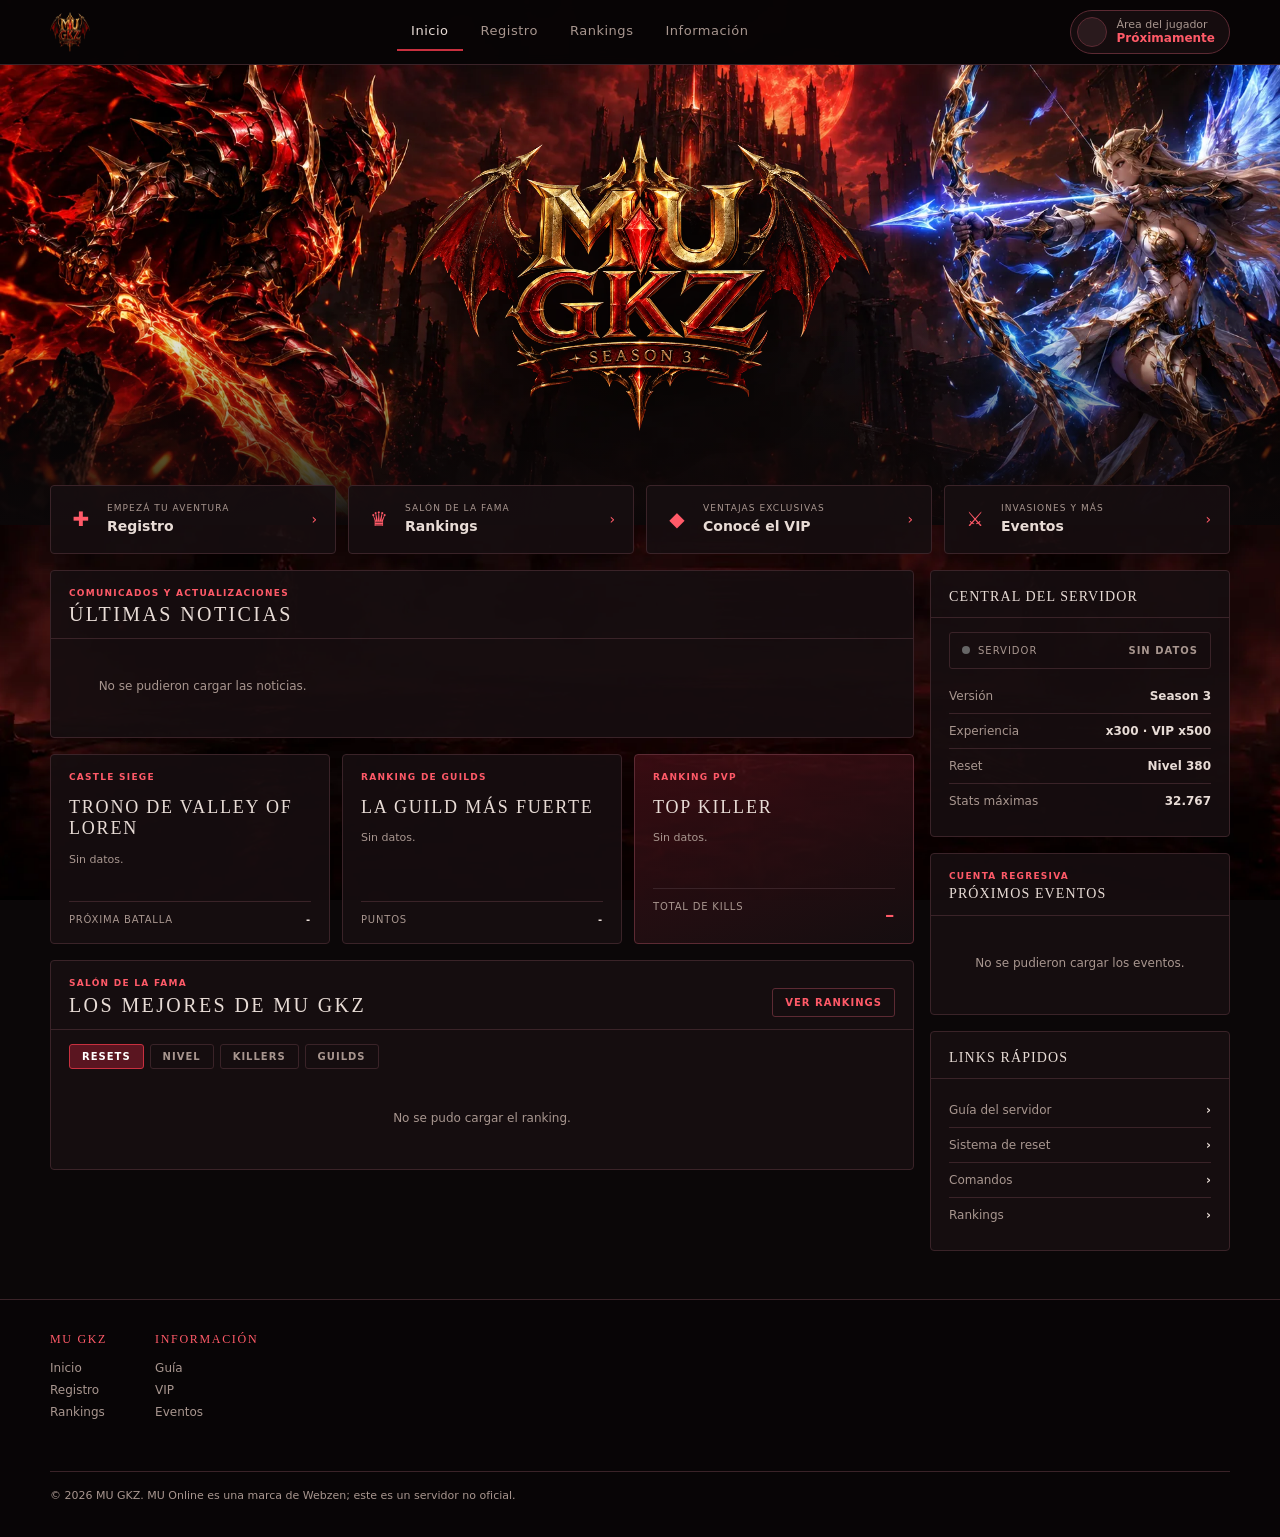
==== deploy/gkz-vps/web/index.html @ 69b8fd10 "Web: el Castle Siege muestra "¡En curso!" mientras dura la batalla Co-Authored-By: Claude Opus 5.5 <" ====
<!doctype html>
<html lang="es">
<head>
  <meta charset="utf-8">
  <meta name="viewport" content="width=device-width, initial-scale=1">
  <title>MU GKZ · Season 3</title>
  <meta name="description" content="MU GKZ: servidor de MU Online Season 3 con resets, Castle Siege, invasiones y eventos.">
  <link rel="icon" href="img/icono.png">
  <link rel="stylesheet" href="css/gkz.css?v=2">
  <script src="js/gkz.js?v=2" defer></script>
</head>
<body data-pagina="inicio">
  <nav class="barra">
    <div class="contenedor">
      <a class="marca" href="./"><img src="img/icono.png" alt="MU GKZ"></a>
      <div class="menu">
        <a href="./" data-pagina="inicio">Inicio</a>
        <a href="registro.html" data-pagina="registro">Registro</a>
        <a href="rankings.html" data-pagina="rankings">Rankings</a>
        <a href="info.html" data-pagina="info">Información</a>
      </div>
      <div class="jugador" title="Muy pronto">
        <span class="avatar"></span>
        <span>Área del jugador<b>Próximamente</b></span>
      </div>
    </div>
  </nav>

  <header class="portada">
    <img class="logo" src="img/logo.webp" alt="MU GKZ Season 3">
  </header>

  <main class="contenedor">
    <section class="accesos">
      <a class="acceso" href="registro.html"><span class="ico">✚</span><span><small>Empezá tu aventura</small><b>Registro</b></span><span class="flecha">›</span></a>
      <a class="acceso" href="rankings.html"><span class="ico">♛</span><span><small>Salón de la fama</small><b>Rankings</b></span><span class="flecha">›</span></a>
      <a class="acceso" href="info.html#vip"><span class="ico">◆</span><span><small>Ventajas exclusivas</small><b>Conocé el VIP</b></span><span class="flecha">›</span></a>
      <a class="acceso" href="info.html#eventos"><span class="ico">⚔</span><span><small>Invasiones y más</small><b>Eventos</b></span><span class="flecha">›</span></a>
    </section>

    <div class="grilla">
      <div class="columna">
        <section class="panel">
          <header>
            <div><small>Comunicados y actualizaciones</small><h2>Últimas noticias</h2></div>
          </header>
          <div class="cuerpo"><div class="noticias" id="noticias"><div class="vacio">Cargando…</div></div></div>
        </section>

        <section class="tarjetas">
          <article class="tarjeta">
            <small>Castle Siege</small>
            <h3>Trono de Valley of Loren</h3>
            <div class="guild" id="castillo-guild"><span>Cargando…</span></div>
            <div class="pie"><span>Próxima batalla</span><b id="castillo-proxima">-</b></div>
          </article>
          <article class="tarjeta">
            <small>Ranking de guilds</small>
            <h3>La guild más fuerte</h3>
            <div class="guild" id="top-guild"><span>Cargando…</span></div>
            <div class="pie"><span>Puntos</span><b id="top-guild-puntos">-</b></div>
          </article>
          <article class="tarjeta destacada">
            <small>Ranking PvP</small>
            <h3>Top killer</h3>
            <div class="guild" id="top-killer"><span>Cargando…</span></div>
            <div class="pie"><span>Total de kills</span><span class="numero" id="top-killer-kills">-</span></div>
          </article>
        </section>

        <section class="panel">
          <header>
            <div><small>Salón de la fama</small><h2>Los mejores de MU GKZ</h2></div>
            <a class="boton-borde" href="rankings.html">Ver rankings</a>
          </header>
          <div class="cuerpo">
            <div class="pestanas" id="pestanas">
              <button type="button" data-tipo="resets">Resets</button>
              <button type="button" data-tipo="level">Nivel</button>
              <button type="button" data-tipo="killers">Killers</button>
              <button type="button" data-tipo="guilds">Guilds</button>
            </div>
            <div id="ranking" data-cantidad="5"></div>
          </div>
        </section>
      </div>

      <aside class="columna">
        <section class="panel">
          <header><div><h3>Central del servidor</h3></div></header>
          <div class="cuerpo">
            <div class="estado" id="estado"><span><span class="punto"></span>Servidor</span><span class="valor">…</span></div>
            <ul class="datos-lista">
              <li>Versión <b>Season 3</b></li>
              <li>Experiencia <b>x300 · VIP x500</b></li>
              <li>Reset <b>Nivel 380</b></li>
              <li>Stats máximas <b>32.767</b></li>
            </ul>
          </div>
        </section>

        <section class="panel">
          <header><div><small>Cuenta regresiva</small><h3>Próximos eventos</h3></div></header>
          <div class="cuerpo"><ul class="eventos" id="eventos"><li><span class="nombre">Cargando…</span></li></ul></div>
        </section>

        <section class="panel">
          <header><div><h3>Links rápidos</h3></div></header>
          <div class="cuerpo">
            <ul class="datos-lista">
              <li><a href="info.html">Guía del servidor</a><b>›</b></li>
              <li><a href="info.html#reset">Sistema de reset</a><b>›</b></li>
              <li><a href="info.html#comandos">Comandos</a><b>›</b></li>
              <li><a href="rankings.html">Rankings</a><b>›</b></li>
            </ul>
          </div>
        </section>
      </aside>
    </div>
  </main>

  <footer class="pie-pagina">
    <div class="contenedor">
      <div><h5>MU GKZ</h5><a href="./">Inicio</a><a href="registro.html">Registro</a><a href="rankings.html">Rankings</a></div>
      <div><h5>Información</h5><a href="info.html">Guía</a><a href="info.html#vip">VIP</a><a href="info.html#eventos">Eventos</a></div>
      <div class="copy">© <span id="anio">2026</span> MU GKZ. MU Online es una marca de Webzen; este es un servidor no oficial.</div>
    </div>
  </footer>
</body>
</html>
---- deploy/gkz-vps/web/css/gkz.css ----
/* MU GKZ: estilos de la web pública. Sin dependencias externas (la CSP solo permite 'self'). */
:root {
  --fondo: #0b0708;
  --panel: rgba(22, 14, 16, 0.92);
  --panel-2: rgba(32, 19, 22, 0.95);
  --borde: #3a2328;
  --borde-fuerte: #5c2a33;
  --texto: #e8dcd6;
  --texto-suave: #a8968f;
  --rojo: #c8303f;
  --rojo-claro: #ff5a68;
  --dorado: #e0b25c;
  --verde: #3ccf6e;
  --titulo: "Cinzel", "Trajan Pro", "Palatino Linotype", "Book Antiqua", Georgia, serif;
  --cuerpo: "Segoe UI", system-ui, -apple-system, Roboto, Arial, sans-serif;
}

* { box-sizing: border-box; }
html, body { margin: 0; }
body {
  background: var(--fondo) url("../img/fondo.webp") center top / cover fixed no-repeat;
  color: var(--texto);
  font: 14px/1.5 var(--cuerpo);
  min-height: 100vh;
}
a { color: inherit; text-decoration: none; }
img { max-width: 100%; display: block; }

.contenedor { width: min(1180px, 100% - 32px); margin: 0 auto; }

/* Barra superior */
.barra {
  position: sticky; top: 0; z-index: 10;
  background: rgba(8, 5, 6, 0.94);
  border-bottom: 1px solid var(--borde);
  backdrop-filter: blur(6px);
}
.barra .contenedor { display: flex; align-items: center; gap: 24px; height: 64px; }
.barra .marca img { width: 40px; height: 40px; }
.menu { display: flex; gap: 4px; flex: 1; justify-content: center; flex-wrap: wrap; }
.menu a {
  padding: 8px 14px; color: var(--texto-suave); font-size: 13px; letter-spacing: .04em;
  border-bottom: 2px solid transparent;
}
.menu a:hover, .menu a.activo { color: var(--texto); border-bottom-color: var(--rojo); }
.jugador {
  display: flex; align-items: center; gap: 10px; padding: 6px 14px 6px 6px;
  border: 1px solid var(--borde-fuerte); border-radius: 999px; background: var(--panel);
  font-size: 11px; line-height: 1.2; color: var(--texto-suave);
}
.jugador b { display: block; color: var(--rojo-claro); font-size: 12px; }
.jugador .avatar { width: 30px; height: 30px; border-radius: 50%; background: #2a1a1d; border: 1px solid var(--borde-fuerte); }

/* Portada */
.portada {
  position: relative; height: 460px; overflow: hidden;
  background: #000 url("../img/portada.webp") center / cover no-repeat;
}
.portada::after {
  content: ""; position: absolute; inset: 0;
  background: linear-gradient(to bottom, rgba(11,7,8,0) 55%, var(--fondo) 100%);
}
.portada img.logo {
  position: absolute; left: 50%; top: 50%; transform: translate(-50%, -54%);
  width: min(460px, 70%); z-index: 1; filter: drop-shadow(0 0 30px rgba(0,0,0,.9));
}

/* Accesos rápidos */
.accesos { display: grid; grid-template-columns: repeat(4, 1fr); gap: 12px; margin: -40px auto 16px; position: relative; z-index: 2; }
.acceso {
  display: flex; align-items: center; gap: 14px; padding: 16px 18px;
  background: var(--panel); border: 1px solid var(--borde); border-radius: 4px;
  transition: border-color .15s, transform .15s;
}
.acceso:hover { border-color: var(--rojo); transform: translateY(-2px); }
.acceso .ico { color: var(--rojo-claro); font-size: 20px; width: 24px; text-align: center; }
.acceso small { display: block; font-size: 9px; letter-spacing: .12em; text-transform: uppercase; color: var(--texto-suave); }
.acceso b { font-weight: 600; font-size: 14px; }
.acceso .flecha { margin-left: auto; color: var(--rojo-claro); }

/* Grilla principal */
.grilla { display: grid; grid-template-columns: 1fr 300px; gap: 16px; align-items: start; }
.columna { display: flex; flex-direction: column; gap: 16px; min-width: 0; }

.panel { background: var(--panel); border: 1px solid var(--borde); border-radius: 4px; }
.panel > header {
  display: flex; align-items: flex-end; justify-content: space-between; gap: 12px;
  padding: 16px 18px 12px; border-bottom: 1px solid var(--borde);
}
.panel > header small { display: block; color: var(--rojo-claro); font-size: 9px; letter-spacing: .14em; text-transform: uppercase; font-weight: 600; }
.panel > header h2, .panel > header h3 { margin: 2px 0 0; font: 400 20px/1.2 var(--titulo); letter-spacing: .12em; text-transform: uppercase; }
.panel > header h3 { font-size: 14px; letter-spacing: .08em; }
.panel .cuerpo { padding: 14px 18px 18px; }
.boton-borde {
  font-size: 10px; letter-spacing: .1em; text-transform: uppercase; font-weight: 600;
  padding: 6px 12px; border: 1px solid var(--borde-fuerte); color: var(--rojo-claro); border-radius: 3px;
}
.boton-borde:hover { border-color: var(--rojo); }
.boton {
  display: inline-flex; justify-content: center; align-items: center; gap: 8px; width: 100%;
  padding: 11px 16px; border: 1px solid var(--rojo-claro); border-radius: 3px;
  background: linear-gradient(#a3283a, #6e1622); color: #fff; font-weight: 700; font-size: 12px;
  letter-spacing: .1em; text-transform: uppercase; cursor: pointer;
}
.boton:hover { filter: brightness(1.15); }
.boton:disabled { opacity: .5; cursor: not-allowed; filter: none; }

/* Noticias */
.noticias { display: grid; grid-template-columns: repeat(3, 1fr); gap: 12px; }
.noticia { background: var(--panel-2); border: 1px solid var(--borde); border-radius: 3px; overflow: hidden; display: flex; flex-direction: column; }
.noticia .imagen { aspect-ratio: 16 / 9; background: #1a0f11 center / cover no-repeat; }
.noticia .datos { padding: 10px 12px 12px; display: flex; flex-direction: column; gap: 6px; flex: 1; }
.noticia .meta { display: flex; justify-content: space-between; font-size: 9px; letter-spacing: .1em; text-transform: uppercase; }
.noticia .meta .etiqueta { color: var(--dorado); font-weight: 700; }
.noticia .meta time { color: var(--texto-suave); }
.noticia h4 { margin: 0; font: 400 14px/1.3 var(--titulo); letter-spacing: .08em; text-transform: uppercase; }
.noticia p { margin: 0; color: var(--texto-suave); font-size: 12px; }

/* Lista de datos (estado del server) */
.datos-lista { list-style: none; margin: 0; padding: 0; }
.datos-lista li { display: flex; justify-content: space-between; padding: 8px 0; border-bottom: 1px solid var(--borde); font-size: 12px; color: var(--texto-suave); }
.datos-lista li:last-child { border-bottom: 0; }
.datos-lista li b { color: var(--texto); font-weight: 600; }
.estado {
  display: flex; align-items: center; justify-content: space-between;
  padding: 10px 12px; border: 1px solid var(--borde); border-radius: 3px; margin-bottom: 10px;
  font-size: 10px; letter-spacing: .1em; text-transform: uppercase; color: var(--texto-suave);
}
.estado .punto { display: inline-block; width: 8px; height: 8px; border-radius: 50%; background: #666; margin-right: 8px; }
.estado.online .punto { background: var(--verde); box-shadow: 0 0 8px var(--verde); }
.estado .valor { font-weight: 700; color: var(--texto-suave); }
.estado.online .valor { color: var(--verde); }

/* Eventos con cuenta regresiva */
.eventos { list-style: none; margin: 0; padding: 0; }
.eventos li { display: flex; justify-content: space-between; align-items: center; gap: 8px; padding: 8px 10px; margin-bottom: 6px; background: var(--panel-2); border: 1px solid var(--borde); border-radius: 3px; }
.eventos li .nombre { font-size: 12px; font-weight: 600; }
.eventos li .cuando { font-size: 11px; color: var(--texto-suave); font-variant-numeric: tabular-nums; white-space: nowrap; }
.eventos li.activo { border-color: var(--rojo); }
.eventos li.activo .cuando { color: var(--rojo-claro); font-weight: 700; }

/* Tarjetas de guerra (Castle Siege, guild top, killer) */
.tarjetas { display: grid; grid-template-columns: repeat(3, 1fr); gap: 12px; }
.tarjeta { background: var(--panel); border: 1px solid var(--borde); border-radius: 4px; padding: 16px 18px; display: flex; flex-direction: column; gap: 12px; min-height: 190px; }
.tarjeta.destacada { background: linear-gradient(160deg, rgba(90, 20, 30, .55), var(--panel)); border-color: var(--borde-fuerte); }
.tarjeta small { color: var(--rojo-claro); font-size: 9px; letter-spacing: .14em; text-transform: uppercase; font-weight: 600; }
.tarjeta h3 { margin: 0; font: 400 18px/1.2 var(--titulo); letter-spacing: .1em; text-transform: uppercase; }
.tarjeta .guild { display: flex; align-items: center; gap: 12px; }
.tarjeta .guild canvas, .escudo { width: 48px; height: 48px; image-rendering: pixelated; background: #000; border: 1px solid var(--borde); flex: none; }
.tarjeta .guild .rotulo { font-size: 9px; letter-spacing: .1em; text-transform: uppercase; color: var(--texto-suave); }
.tarjeta .guild b { display: block; font-size: 17px; }
.tarjeta .guild span { font-size: 11px; color: var(--texto-suave); }
.tarjeta .pie { margin-top: auto; display: flex; justify-content: space-between; padding-top: 10px; border-top: 1px solid var(--borde); font-size: 10px; letter-spacing: .08em; text-transform: uppercase; color: var(--texto-suave); }
.tarjeta .pie b { color: var(--texto); }
.tarjeta .numero { font: 400 28px/1 var(--titulo); color: var(--rojo-claro); }

/* Salón de la fama / rankings */
.pestanas { display: flex; flex-wrap: wrap; gap: 6px; margin-bottom: 16px; }
.pestanas button {
  background: transparent; color: var(--texto-suave); border: 1px solid var(--borde); border-radius: 3px;
  padding: 6px 12px; font: 600 10px var(--cuerpo); letter-spacing: .1em; text-transform: uppercase; cursor: pointer;
}
.pestanas button:hover { color: var(--texto); border-color: var(--borde-fuerte); }
.pestanas button.activo { color: #fff; background: #5a1520; border-color: var(--rojo); }
.podio { display: grid; grid-template-columns: 1fr 1.1fr 1fr; gap: 12px; align-items: end; margin-bottom: 12px; }
.podio .puesto { position: relative; background: var(--panel-2); border: 1px solid var(--borde); border-radius: 3px; padding: 18px 12px 14px; text-align: center; }
.podio .puesto.p1 { border-color: var(--dorado); padding-top: 26px; }
.podio .puesto .lugar { position: absolute; right: 12px; top: 8px; font: 400 18px var(--titulo); color: #5a3a3f; }
.podio .puesto.p1 .lugar { color: var(--dorado); }
.podio .puesto .clase { font-size: 9px; letter-spacing: .1em; text-transform: uppercase; color: var(--texto-suave); }
.podio .puesto b { display: block; font-size: 16px; margin: 4px 0 2px; overflow-wrap: anywhere; }
.podio .puesto.p1 b { color: var(--rojo-claro); }
.podio .puesto .valor { font-size: 12px; color: var(--rojo-claro); font-weight: 700; }
.podio .puesto .escudo { margin: 0 auto 8px; }
.tabla { width: 100%; border-collapse: collapse; font-size: 12px; }
.tabla th { text-align: left; font-size: 9px; letter-spacing: .1em; text-transform: uppercase; color: var(--texto-suave); padding: 8px 10px; border-bottom: 1px solid var(--borde-fuerte); font-weight: 600; }
.tabla td { padding: 8px 10px; border-bottom: 1px solid var(--borde); }
.tabla tr:hover td { background: rgba(255,255,255,.02); }
.tabla .num { text-align: right; font-variant-numeric: tabular-nums; }
.tabla .pos { width: 40px; color: var(--texto-suave); }
.tabla .escudo { width: 20px; height: 20px; display: inline-block; vertical-align: middle; margin-right: 6px; }
.vacio { color: var(--texto-suave); text-align: center; padding: 24px 0; font-size: 12px; }

/* Páginas de texto (información, registro) */
.titulo-pagina { padding: 40px 0 20px; text-align: center; }
.titulo-pagina h1 { margin: 0; font: 400 32px/1.2 var(--titulo); letter-spacing: .14em; text-transform: uppercase; }
.titulo-pagina p { margin: 8px 0 0; color: var(--texto-suave); }
.texto h3 { font: 400 15px var(--titulo); letter-spacing: .1em; text-transform: uppercase; color: var(--dorado); margin: 18px 0 8px; }
.texto h3:first-child { margin-top: 0; }
.texto p, .texto li { color: var(--texto-suave); }
.texto ul { padding-left: 18px; margin: 0; }
.dos-columnas { display: grid; grid-template-columns: 1fr 1fr; gap: 16px; }

/* Formulario */
.formulario { display: flex; flex-direction: column; gap: 12px; max-width: 420px; margin: 0 auto; }
.formulario label { font-size: 11px; letter-spacing: .08em; text-transform: uppercase; color: var(--texto-suave); display: flex; flex-direction: column; gap: 6px; }
.formulario input {
  background: #120a0c; border: 1px solid var(--borde-fuerte); border-radius: 3px; color: var(--texto);
  padding: 10px 12px; font: 14px var(--cuerpo);
}
.formulario input:focus { outline: none; border-color: var(--rojo); }
.formulario .ayuda { font-size: 11px; color: var(--texto-suave); text-transform: none; letter-spacing: 0; }
.mensaje { padding: 10px 12px; border-radius: 3px; font-size: 13px; display: none; }
.mensaje.error { display: block; background: rgba(200, 48, 63, .15); border: 1px solid var(--rojo); }
.mensaje.ok { display: block; background: rgba(60, 207, 110, .12); border: 1px solid var(--verde); }

/* Pie */
.pie-pagina { margin-top: 48px; border-top: 1px solid var(--borde); background: rgba(8,5,6,.9); }
.pie-pagina .contenedor { display: flex; flex-wrap: wrap; gap: 48px; padding: 32px 0; }
.pie-pagina h5 { margin: 0 0 10px; font: 400 12px var(--titulo); letter-spacing: .14em; text-transform: uppercase; color: var(--rojo-claro); }
.pie-pagina a { display: block; color: var(--texto-suave); font-size: 12px; padding: 2px 0; }
.pie-pagina a:hover { color: var(--texto); }
.pie-pagina .copy { width: 100%; border-top: 1px solid var(--borde); padding-top: 16px; font-size: 11px; color: var(--texto-suave); }

/* Celular y tablet */
@media (max-width: 960px) {
  .grilla { grid-template-columns: 1fr; }
  .accesos { grid-template-columns: repeat(2, 1fr); }
  .tarjetas, .noticias { grid-template-columns: 1fr; }
  .dos-columnas { grid-template-columns: 1fr; }
}
@media (max-width: 640px) {
  .barra .contenedor { height: auto; flex-wrap: wrap; padding: 8px 0; gap: 8px; }
  .menu { order: 3; flex: 1 1 100%; justify-content: space-between; overflow-x: auto; flex-wrap: nowrap; }
  .menu a { padding: 8px 6px; }
  .jugador { margin-left: auto; }
  .portada { height: 280px; }
  .accesos { grid-template-columns: 1fr; margin-top: -24px; }
  .podio { grid-template-columns: 1fr; }
  .tabla .ocultar-celular { display: none; }
}
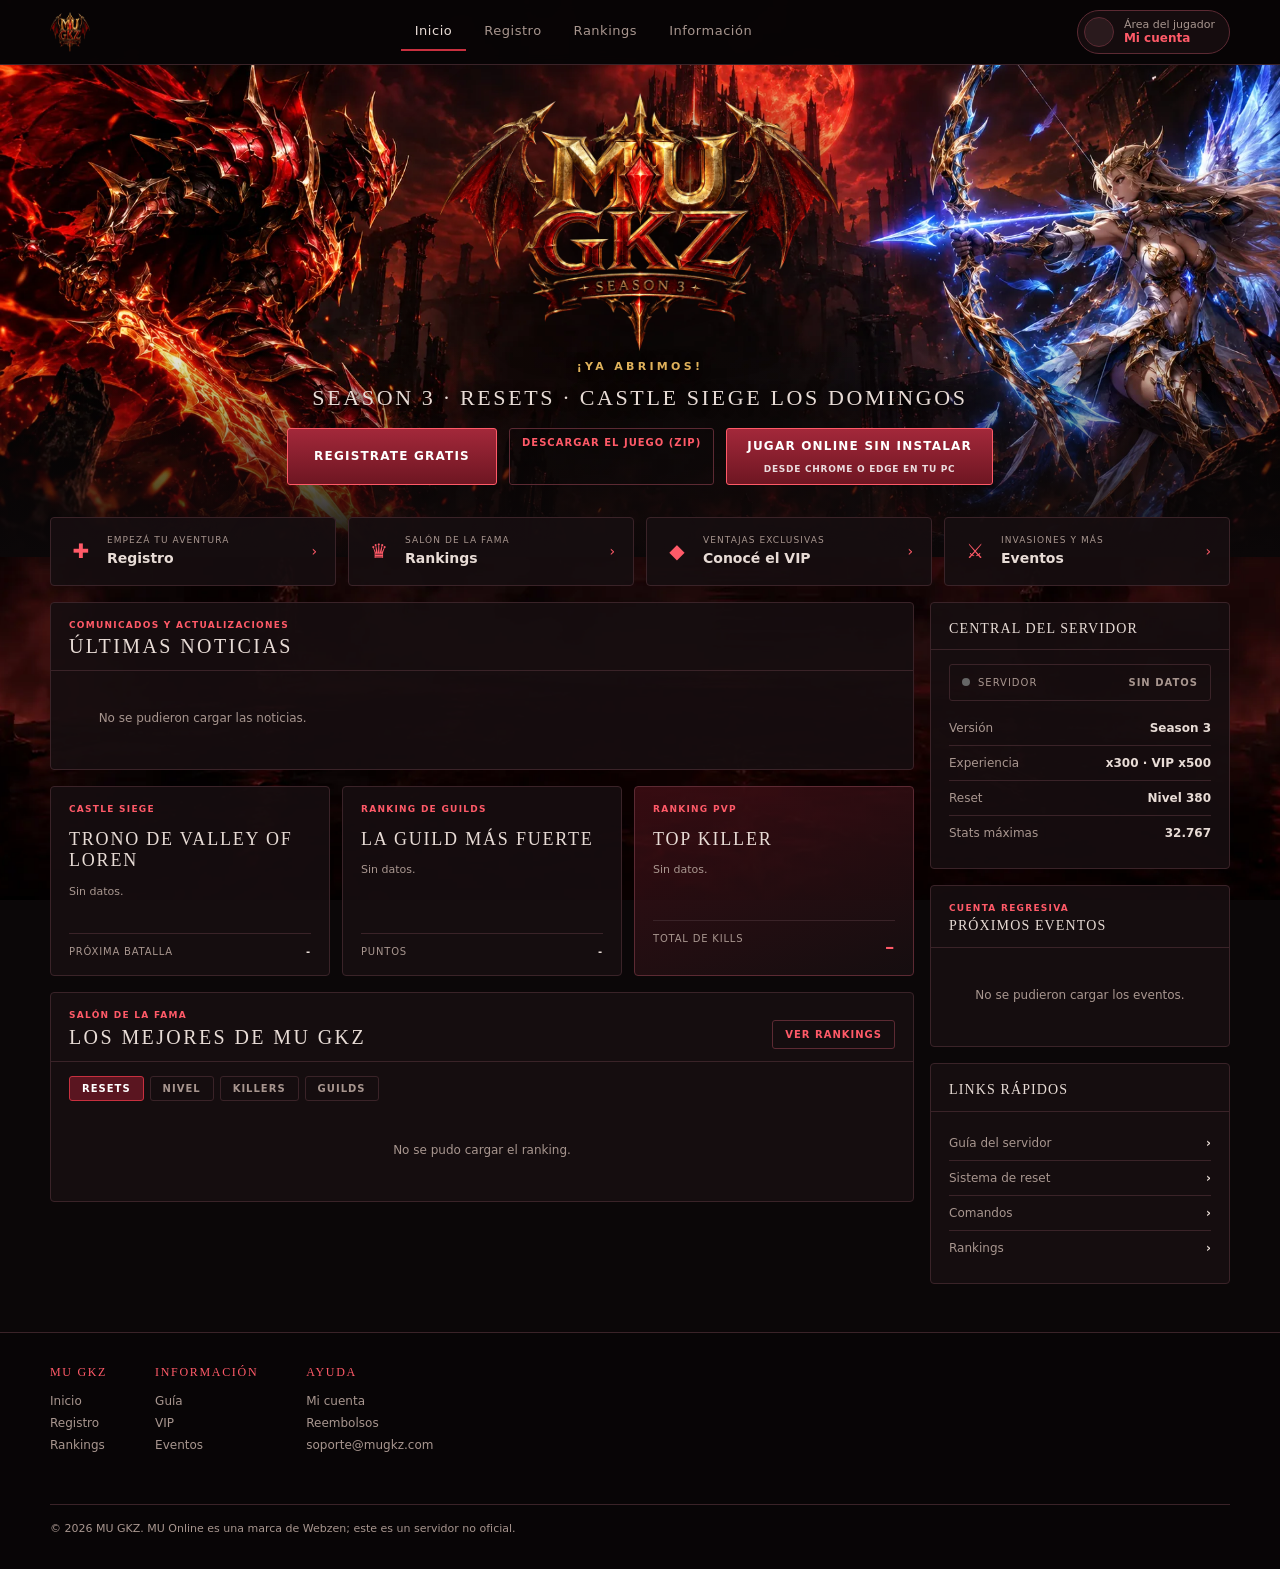
==== commit 8366c197: "MU GKZ: panel del jugador, Mercado Pago, curva de experiencia y preparación de la apertura - Panel d" ====
--- a/deploy/gkz-vps/web/index.html
+++ b/deploy/gkz-vps/web/index.html
@@ -6,8 +6,8 @@
   <title>MU GKZ · Season 3</title>
   <meta name="description" content="MU GKZ: servidor de MU Online Season 3 con resets, Castle Siege, invasiones y eventos.">
   <link rel="icon" href="img/icono.png">
-  <link rel="stylesheet" href="css/gkz.css?v=2">
-  <script src="js/gkz.js?v=2" defer></script>
+  <link rel="stylesheet" href="css/gkz.css?v=9">
+  <script src="js/gkz.js?v=9" defer></script>
 </head>
 <body data-pagina="inicio">
   <nav class="barra">
@@ -19,15 +19,32 @@
         <a href="rankings.html" data-pagina="rankings">Rankings</a>
         <a href="info.html" data-pagina="info">Información</a>
       </div>
-      <div class="jugador" title="Muy pronto">
+      <a class="jugador" href="panel.html">
         <span class="avatar"></span>
-        <span>Área del jugador<b>Próximamente</b></span>
-      </div>
+        <span>Área del jugador<b>Mi cuenta</b></span>
+      </a>
     </div>
   </nav>
 
   <header class="portada">
     <img class="logo" src="img/logo.webp" alt="MU GKZ Season 3">
+    <section class="apertura" id="apertura">
+      <small id="apertura-rotulo">Gran apertura</small>
+      <h2 id="apertura-titulo">Miércoles 4 de noviembre <b>· 19 h</b> <span>(hora argentina)</span></h2>
+      <div class="reloj" id="apertura-reloj">
+        <div><b data-reloj="d">-</b><span>días</span></div>
+        <div><b data-reloj="h">-</b><span>horas</span></div>
+        <div><b data-reloj="m">-</b><span>min</span></div>
+        <div><b data-reloj="s">-</b><span>seg</span></div>
+      </div>
+      <div class="apertura-botones">
+        <a class="boton" href="registro.html">Registrate gratis</a>
+        <a class="boton-borde" href="/launcher/MuGkz.zip" download>Descargar el juego (ZIP)</a>
+        <a class="boton boton-jugar" id="boton-jugar" role="link" aria-disabled="true">
+          <span>Jugar online sin instalar</span><small id="boton-jugar-nota">Disponible el 4/11 a las 19 h</small>
+        </a>
+      </div>
+    </section>
   </header>
 
   <main class="contenedor">
@@ -92,16 +109,16 @@
             <div class="estado" id="estado"><span><span class="punto"></span>Servidor</span><span class="valor">…</span></div>
             <ul class="datos-lista">
               <li>Versión <b>Season 3</b></li>
-              <li>Experiencia <b>x300 · VIP x500</b></li>
-              <li>Reset <b>Nivel 380</b></li>
-              <li>Stats máximas <b>32.767</b></li>
+              <li>Experiencia <b data-info="experiencia">x300 · VIP x500</b></li>
+              <li>Reset <b data-info="reset-nivel-corto">Nivel 380</b></li>
+              <li>Stats máximas <b data-info="stats">32.767</b></li>
             </ul>
           </div>
         </section>
 
         <section class="panel">
           <header><div><small>Cuenta regresiva</small><h3>Próximos eventos</h3></div></header>
-          <div class="cuerpo"><ul class="eventos" id="eventos"><li><span class="nombre">Cargando…</span></li></ul></div>
+          <div class="cuerpo"><ul class="eventos" id="lista-eventos"><li><span class="nombre">Cargando…</span></li></ul></div>
         </section>
 
         <section class="panel">
@@ -123,6 +140,7 @@
     <div class="contenedor">
       <div><h5>MU GKZ</h5><a href="./">Inicio</a><a href="registro.html">Registro</a><a href="rankings.html">Rankings</a></div>
       <div><h5>Información</h5><a href="info.html">Guía</a><a href="info.html#vip">VIP</a><a href="info.html#eventos">Eventos</a></div>
+      <div><h5>Ayuda</h5><a href="panel.html">Mi cuenta</a><a href="reembolsos.html">Reembolsos</a><a href="mailto:soporte@mugkz.com">soporte@mugkz.com</a></div>
       <div class="copy">© <span id="anio">2026</span> MU GKZ. MU Online es una marca de Webzen; este es un servidor no oficial.</div>
     </div>
   </footer>
--- a/deploy/gkz-vps/web/css/gkz.css
+++ b/deploy/gkz-vps/web/css/gkz.css
@@ -53,7 +53,8 @@
 
 /* Portada */
 .portada {
-  position: relative; height: 460px; overflow: hidden;
+  position: relative; min-height: 460px; overflow: hidden; padding: 28px 16px 72px;
+  display: flex; flex-direction: column; align-items: center; justify-content: center; gap: 8px;
   background: #000 url("../img/portada.webp") center / cover no-repeat;
 }
 .portada::after {
@@ -61,9 +62,29 @@
   background: linear-gradient(to bottom, rgba(11,7,8,0) 55%, var(--fondo) 100%);
 }
 .portada img.logo {
-  position: absolute; left: 50%; top: 50%; transform: translate(-50%, -54%);
-  width: min(460px, 70%); z-index: 1; filter: drop-shadow(0 0 30px rgba(0,0,0,.9));
-}
+  position: relative; width: min(400px, 70%); z-index: 1; filter: drop-shadow(0 0 30px rgba(0,0,0,.9));
+}
+
+/* Apertura: cuenta regresiva y botones (en la portada) */
+.apertura { position: relative; z-index: 1; text-align: center; display: flex; flex-direction: column; align-items: center; gap: 10px; }
+.apertura > small { color: var(--dorado); font-size: 11px; letter-spacing: .3em; text-transform: uppercase; font-weight: 700; text-shadow: 0 0 12px #000; }
+.apertura h2 { margin: 0; font: 400 22px/1.2 var(--titulo); letter-spacing: .12em; text-transform: uppercase; text-shadow: 0 2px 12px #000; }
+.apertura h2 b { font-weight: 400; white-space: nowrap; }
+.apertura h2 span { font: 12px var(--cuerpo); letter-spacing: .04em; text-transform: none; color: var(--texto-suave); }
+.reloj { display: flex; gap: 10px; }
+.reloj[hidden] { display: none; }
+.reloj div {
+  width: 74px; padding: 8px 0 6px; background: rgba(12, 7, 8, .82); border: 1px solid var(--borde-fuerte); border-radius: 4px;
+  display: flex; flex-direction: column; align-items: center;
+}
+.reloj b { font: 400 30px/1 var(--titulo); color: var(--rojo-claro); font-variant-numeric: tabular-nums; }
+.reloj span { margin-top: 4px; font-size: 9px; letter-spacing: .14em; text-transform: uppercase; color: var(--texto-suave); }
+.apertura-botones { display: flex; gap: 12px; margin-top: 6px; }
+.apertura-botones .boton { width: auto; min-width: 210px; min-height: 48px; padding: 8px 20px; }
+.boton-jugar { flex-direction: column; gap: 2px; background: linear-gradient(#b8892f, #7a5414); border-color: var(--dorado); }
+.boton-jugar small { font-size: 9px; font-weight: 600; letter-spacing: .08em; opacity: .85; }
+.boton-jugar[aria-disabled="true"] { cursor: default; opacity: .75; filter: saturate(.6); }
+.boton-jugar[aria-disabled="true"]:hover { filter: saturate(.6); }
 
 /* Accesos rápidos */
 .accesos { display: grid; grid-template-columns: repeat(4, 1fr); gap: 12px; margin: -40px auto 16px; position: relative; z-index: 2; }
@@ -194,6 +215,7 @@
 /* Formulario */
 .formulario { display: flex; flex-direction: column; gap: 12px; max-width: 420px; margin: 0 auto; }
 .formulario label { font-size: 11px; letter-spacing: .08em; text-transform: uppercase; color: var(--texto-suave); display: flex; flex-direction: column; gap: 6px; }
+.formulario .captcha { display: flex; justify-content: center; min-height: 65px; }
 .formulario input {
   background: #120a0c; border: 1px solid var(--borde-fuerte); border-radius: 3px; color: var(--texto);
   padding: 10px 12px; font: 14px var(--cuerpo);
@@ -224,8 +246,53 @@
   .menu { order: 3; flex: 1 1 100%; justify-content: space-between; overflow-x: auto; flex-wrap: nowrap; }
   .menu a { padding: 8px 6px; }
   .jugador { margin-left: auto; }
-  .portada { height: 280px; }
+  .portada { min-height: 0; padding-bottom: 56px; }
+  .apertura h2 { font-size: 17px; }
+  .reloj div { width: 62px; }
+  .reloj b { font-size: 24px; }
+  .apertura-botones { flex-direction: column; width: 100%; }
+  .apertura-botones .boton { min-width: 0; width: 100%; }
   .accesos { grid-template-columns: 1fr; margin-top: -24px; }
   .podio { grid-template-columns: 1fr; }
   .tabla .ocultar-celular { display: none; }
 }
+
+/* Panel del jugador */
+a.jugador:hover { border-color: var(--rojo); }
+.panel-angosto { max-width: 480px; margin: 0 auto; }
+.formulario .enlaces { margin: 0; text-align: center; font-size: 12px; color: var(--texto-suave); }
+.formulario .enlaces a { color: var(--rojo-claro); }
+.formulario .enlaces a:hover { text-decoration: underline; }
+.formulario > .ayuda { margin: 0; }
+.panel .cuerpo > .ayuda { margin: 12px 0 0; font-size: 11px; color: var(--texto-suave); }
+.resumen { display: grid; grid-template-columns: repeat(3, 1fr); gap: 12px; margin-bottom: 16px; }
+.resumen .tarjeta { min-height: 170px; }
+.resumen .tarjeta .detalle { font-size: 12px; color: var(--texto-suave); }
+.resumen .tarjeta .pie { align-items: center; }
+.estado-cuenta { display: flex; align-items: center; gap: 8px; font-size: 12px; color: var(--texto-suave); }
+.estado-cuenta .punto { width: 8px; height: 8px; border-radius: 50%; background: #666; }
+.estado-cuenta.online .punto { background: var(--verde); box-shadow: 0 0 8px var(--verde); }
+.estado-cuenta.online { color: var(--verde); }
+.aviso-conectado { margin-bottom: 16px; }
+#vista-cuenta > .panel { margin-bottom: 16px; }
+.tabla .en-juego { color: var(--verde); font-size: 11px; }
+.tabla button.boton-borde { background: transparent; cursor: pointer; font-family: var(--cuerpo); }
+.tabla button.boton-borde:disabled { opacity: .4; cursor: not-allowed; }
+button.boton-borde { background: transparent; cursor: pointer; font-family: var(--cuerpo); }
+@media (max-width: 960px) {
+  .resumen { grid-template-columns: 1fr; }
+}
+
+/* Recarga de coins del panel */
+.packs { display: grid; grid-template-columns: repeat(4, 1fr); gap: 12px; margin-bottom: 14px; }
+.pack { background: var(--panel-2); border: 1px solid var(--borde); border-radius: 4px; padding: 16px; display: flex; flex-direction: column; align-items: center; gap: 6px; text-align: center; }
+.pack.destacado { border-color: var(--dorado); background: linear-gradient(160deg, rgba(120, 84, 20, .35), var(--panel-2)); }
+.pack small { color: var(--rojo-claro); font-size: 9px; letter-spacing: .14em; text-transform: uppercase; font-weight: 600; }
+.pack .coins { font: 400 26px/1 var(--titulo); color: var(--dorado); }
+.pack .regalo { font-size: 11px; color: var(--verde); min-height: 16px; }
+.pack .precio { font-size: 18px; font-weight: 600; margin: 4px 0 8px; }
+.pack .boton { width: 100%; margin-top: auto; }
+.subtitulo { margin: 18px 0 6px; font: 400 14px/1.2 var(--titulo); letter-spacing: .1em; text-transform: uppercase; }
+.tabla .negativo { color: var(--rojo-claro); }
+.tabla .pendiente { color: var(--dorado); }
+@media (max-width: 960px) { .packs { grid-template-columns: repeat(2, 1fr); } }
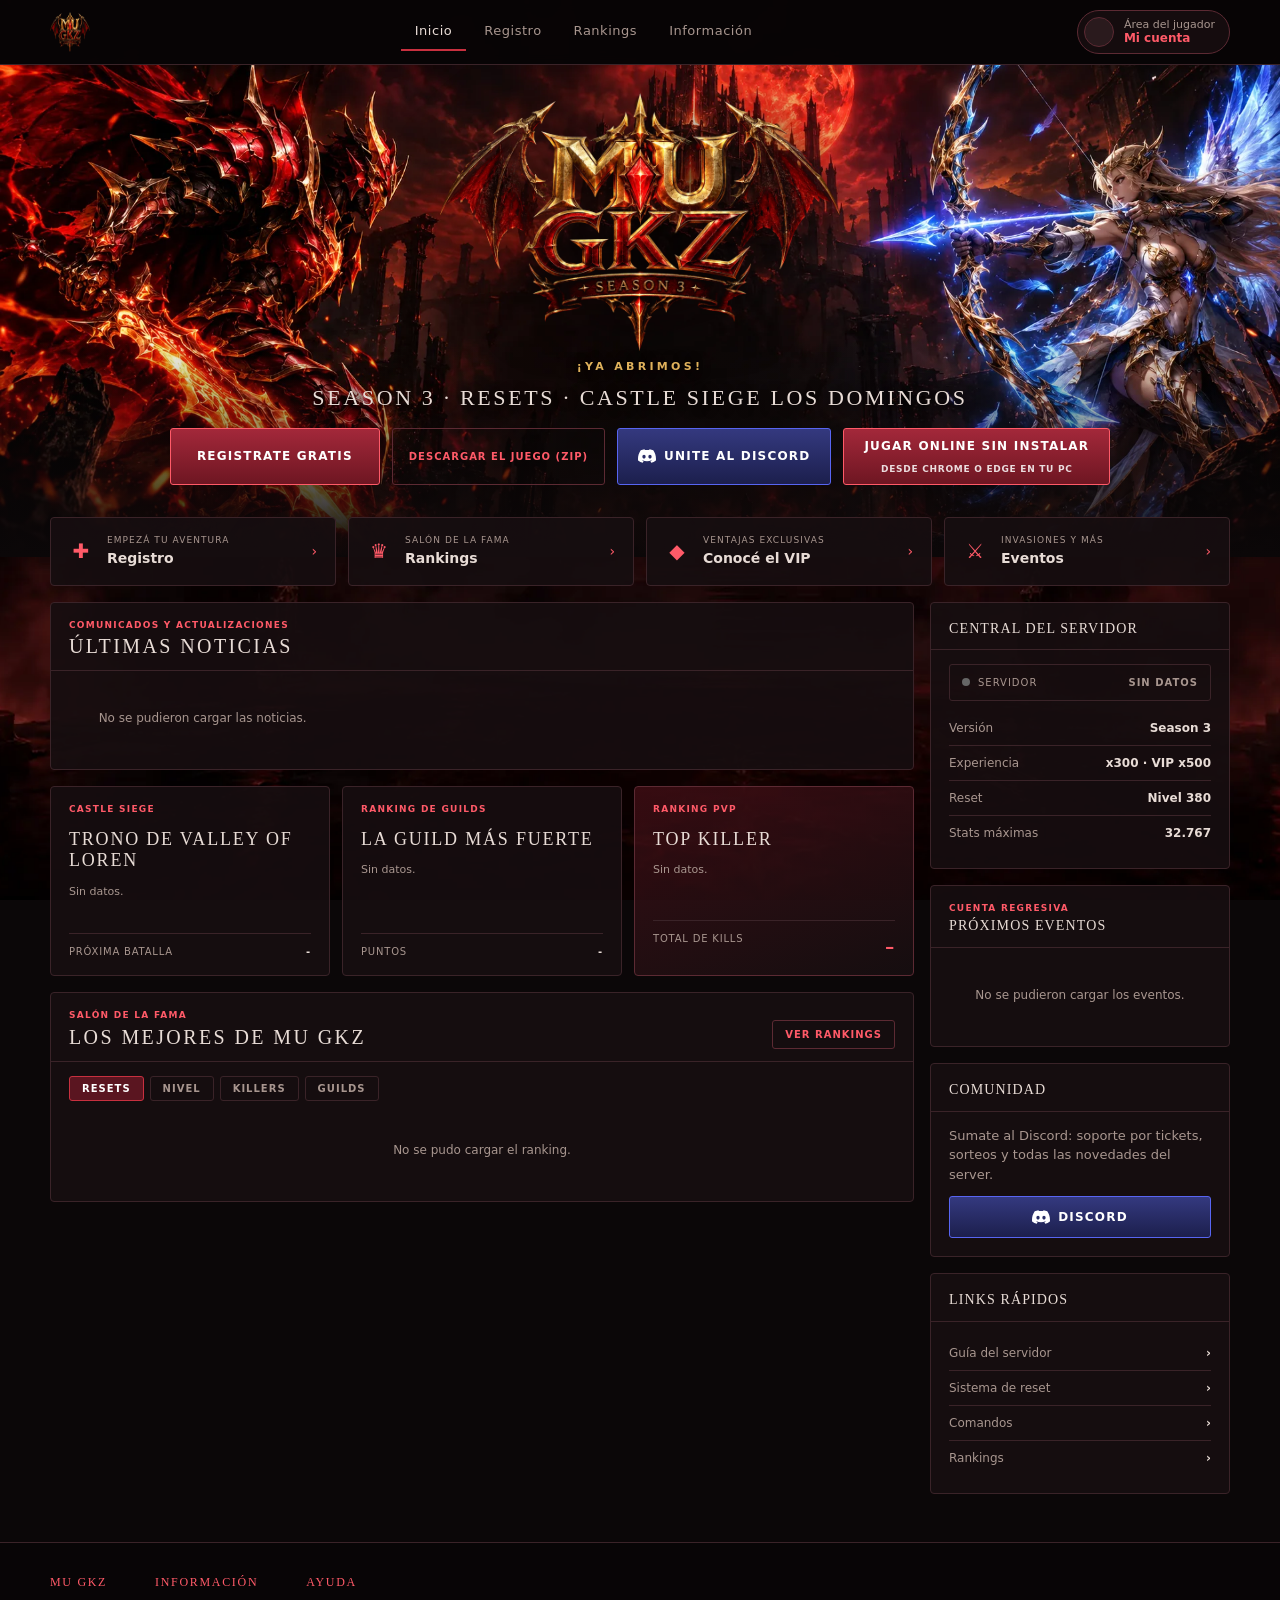
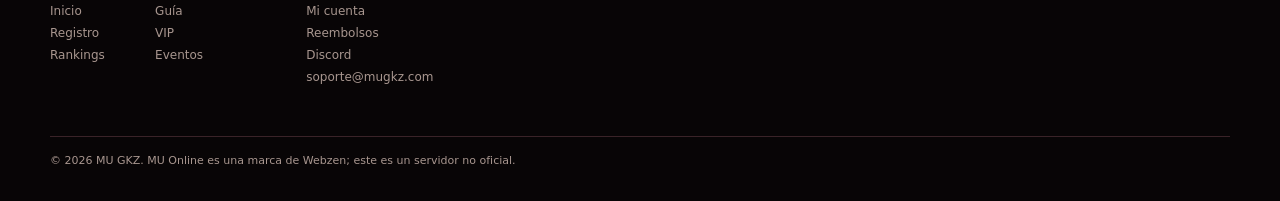
==== commit fd3ba236: "MU GKZ: botón de Discord en la web y noticias con la nomenclatura del juego Co-Authored-By: Claude O" ====
--- a/deploy/gkz-vps/web/index.html
+++ b/deploy/gkz-vps/web/index.html
@@ -6,8 +6,8 @@
   <title>MU GKZ · Season 3</title>
   <meta name="description" content="MU GKZ: servidor de MU Online Season 3 con resets, Castle Siege, invasiones y eventos.">
   <link rel="icon" href="img/icono.png">
-  <link rel="stylesheet" href="css/gkz.css?v=9">
-  <script src="js/gkz.js?v=9" defer></script>
+  <link rel="stylesheet" href="css/gkz.css?v=14">
+  <script src="js/gkz.js?v=14" defer></script>
 </head>
 <body data-pagina="inicio">
   <nav class="barra">
@@ -40,6 +40,7 @@
       <div class="apertura-botones">
         <a class="boton" href="registro.html">Registrate gratis</a>
         <a class="boton-borde" href="/launcher/MuGkz.zip" download>Descargar el juego (ZIP)</a>
+        <a class="boton boton-discord" href="https://discord.gg/Hj4e8RdDfj" target="_blank" rel="noopener"><svg viewBox="0 0 24 24" aria-hidden="true"><path d="M20.317 4.3698a19.7913 19.7913 0 00-4.8851-1.5152.0741.0741 0 00-.0785.0371c-.211.3753-.4447.8648-.6083 1.2495-1.8447-.2762-3.68-.2762-5.4868 0-.1636-.3933-.4058-.8742-.6177-1.2495a.077.077 0 00-.0785-.037 19.7363 19.7363 0 00-4.8852 1.515.0699.0699 0 00-.0321.0277C.5334 9.0458-.319 13.5799.0992 18.0578a.0824.0824 0 00.0312.0561c2.0528 1.5076 4.0413 2.4228 5.9929 3.0294a.0777.0777 0 00.0842-.0276c.4616-.6304.8731-1.2952 1.226-1.9942a.076.076 0 00-.0416-.1057c-.6528-.2476-1.2743-.5495-1.8722-.8923a.077.077 0 01-.0076-.1277c.1258-.0943.2517-.1923.3718-.2914a.0743.0743 0 01.0776-.0105c3.9278 1.7933 8.18 1.7933 12.0614 0a.0739.0739 0 01.0785.0095c.1202.099.246.1981.3728.2924a.077.077 0 01-.0066.1276 12.2986 12.2986 0 01-1.873.8914.0766.0766 0 00-.0407.1067c.3604.698.7719 1.3628 1.225 1.9932a.076.076 0 00.0842.0286c1.961-.6067 3.9495-1.5219 6.0023-3.0294a.077.077 0 00.0313-.0552c.5004-5.177-.8382-9.6739-3.5485-13.6604a.061.061 0 00-.0312-.0286zM8.02 15.3312c-1.1825 0-2.1569-1.0857-2.1569-2.419 0-1.3332.9555-2.4189 2.157-2.4189 1.2108 0 2.1757 1.0952 2.1568 2.419 0 1.3332-.9555 2.4189-2.1569 2.4189zm7.9748 0c-1.1825 0-2.1569-1.0857-2.1569-2.419 0-1.3332.9554-2.4189 2.1569-2.4189 1.2108 0 2.1757 1.0952 2.1568 2.419 0 1.3332-.946 2.4189-2.1568 2.4189Z"/></svg>Unite al Discord</a>
         <a class="boton boton-jugar" id="boton-jugar" role="link" aria-disabled="true">
           <span>Jugar online sin instalar</span><small id="boton-jugar-nota">Disponible el 4/11 a las 19 h</small>
         </a>
@@ -122,6 +123,14 @@
         </section>
 
         <section class="panel">
+          <header><div><h3>Comunidad</h3></div></header>
+          <div class="cuerpo comunidad">
+            <p>Sumate al Discord: soporte por tickets, sorteos y todas las novedades del server.</p>
+            <a class="boton boton-discord" href="https://discord.gg/Hj4e8RdDfj" target="_blank" rel="noopener"><svg viewBox="0 0 24 24" aria-hidden="true"><path d="M20.317 4.3698a19.7913 19.7913 0 00-4.8851-1.5152.0741.0741 0 00-.0785.0371c-.211.3753-.4447.8648-.6083 1.2495-1.8447-.2762-3.68-.2762-5.4868 0-.1636-.3933-.4058-.8742-.6177-1.2495a.077.077 0 00-.0785-.037 19.7363 19.7363 0 00-4.8852 1.515.0699.0699 0 00-.0321.0277C.5334 9.0458-.319 13.5799.0992 18.0578a.0824.0824 0 00.0312.0561c2.0528 1.5076 4.0413 2.4228 5.9929 3.0294a.0777.0777 0 00.0842-.0276c.4616-.6304.8731-1.2952 1.226-1.9942a.076.076 0 00-.0416-.1057c-.6528-.2476-1.2743-.5495-1.8722-.8923a.077.077 0 01-.0076-.1277c.1258-.0943.2517-.1923.3718-.2914a.0743.0743 0 01.0776-.0105c3.9278 1.7933 8.18 1.7933 12.0614 0a.0739.0739 0 01.0785.0095c.1202.099.246.1981.3728.2924a.077.077 0 01-.0066.1276 12.2986 12.2986 0 01-1.873.8914.0766.0766 0 00-.0407.1067c.3604.698.7719 1.3628 1.225 1.9932a.076.076 0 00.0842.0286c1.961-.6067 3.9495-1.5219 6.0023-3.0294a.077.077 0 00.0313-.0552c.5004-5.177-.8382-9.6739-3.5485-13.6604a.061.061 0 00-.0312-.0286zM8.02 15.3312c-1.1825 0-2.1569-1.0857-2.1569-2.419 0-1.3332.9555-2.4189 2.157-2.4189 1.2108 0 2.1757 1.0952 2.1568 2.419 0 1.3332-.9555 2.4189-2.1569 2.4189zm7.9748 0c-1.1825 0-2.1569-1.0857-2.1569-2.419 0-1.3332.9554-2.4189 2.1569-2.4189 1.2108 0 2.1757 1.0952 2.1568 2.419 0 1.3332-.946 2.4189-2.1568 2.4189Z"/></svg>Discord</a>
+          </div>
+        </section>
+
+        <section class="panel">
           <header><div><h3>Links rápidos</h3></div></header>
           <div class="cuerpo">
             <ul class="datos-lista">
@@ -140,7 +149,7 @@
     <div class="contenedor">
       <div><h5>MU GKZ</h5><a href="./">Inicio</a><a href="registro.html">Registro</a><a href="rankings.html">Rankings</a></div>
       <div><h5>Información</h5><a href="info.html">Guía</a><a href="info.html#vip">VIP</a><a href="info.html#eventos">Eventos</a></div>
-      <div><h5>Ayuda</h5><a href="panel.html">Mi cuenta</a><a href="reembolsos.html">Reembolsos</a><a href="mailto:soporte@mugkz.com">soporte@mugkz.com</a></div>
+      <div><h5>Ayuda</h5><a href="panel.html">Mi cuenta</a><a href="reembolsos.html">Reembolsos</a><a href="https://discord.gg/Hj4e8RdDfj" target="_blank" rel="noopener">Discord</a><a href="mailto:soporte@mugkz.com">soporte@mugkz.com</a></div>
       <div class="copy">© <span id="anio">2026</span> MU GKZ. MU Online es una marca de Webzen; este es un servidor no oficial.</div>
     </div>
   </footer>
--- a/deploy/gkz-vps/web/css/gkz.css
+++ b/deploy/gkz-vps/web/css/gkz.css
@@ -81,6 +81,11 @@
 .reloj span { margin-top: 4px; font-size: 9px; letter-spacing: .14em; text-transform: uppercase; color: var(--texto-suave); }
 .apertura-botones { display: flex; gap: 12px; margin-top: 6px; }
 .apertura-botones .boton { width: auto; min-width: 210px; min-height: 48px; padding: 8px 20px; }
+.apertura-botones .boton-borde { display: inline-flex; align-items: center; justify-content: center; text-align: center; padding: 8px 16px; }
+.boton.boton-discord { background: linear-gradient(#34397f, #1c1f4d); border-color: #5865f2; color: #fff; }
+.boton-discord svg { width: 18px; height: 18px; flex: none; fill: currentColor; }
+.apertura-botones .boton-discord { min-width: 190px; }
+.comunidad p { margin: 0 0 12px; font-size: 13px; line-height: 1.5; color: var(--texto-suave); }
 .boton-jugar { flex-direction: column; gap: 2px; background: linear-gradient(#b8892f, #7a5414); border-color: var(--dorado); }
 .boton-jugar small { font-size: 9px; font-weight: 600; letter-spacing: .08em; opacity: .85; }
 .boton-jugar[aria-disabled="true"] { cursor: default; opacity: .75; filter: saturate(.6); }
